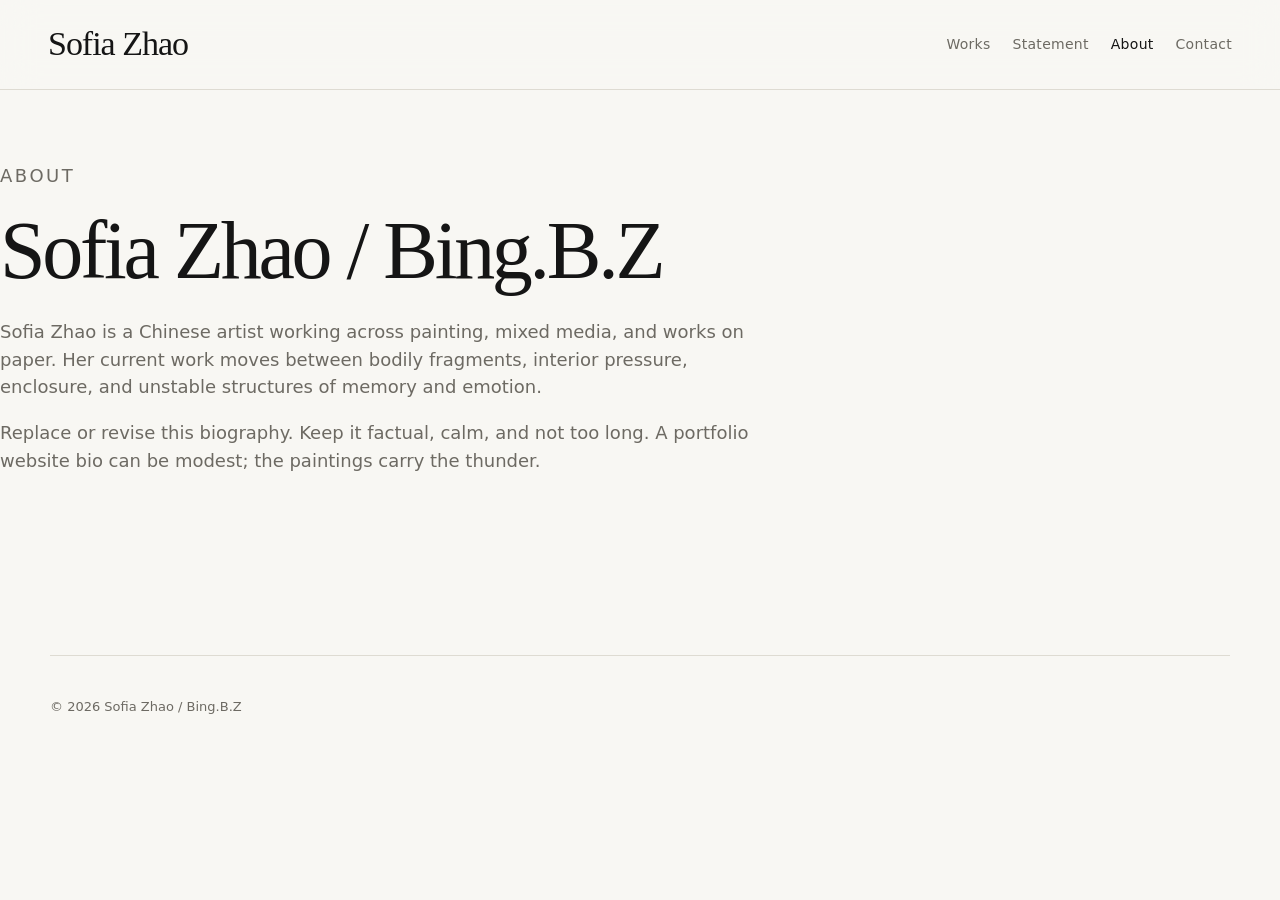
==== about.html @ 040c5419 "Add portfolio website files" ====
<!doctype html>
<html lang="en">
<head>
  <meta charset="utf-8">
  <meta name="viewport" content="width=device-width, initial-scale=1">
  <title>About | Sofia Zhao</title>
  <meta name="description" content="Biography of Sofia Zhao / Bing.B.Z.">
  <link rel="stylesheet" href="assets/css/style.css">
</head>
<body>
  <header class="site-header">
    <a class="brand" href="index.html">Sofia Zhao</a>
    <button class="nav-toggle" aria-label="Open navigation">Menu</button>
    <nav class="site-nav">
      <a href="works.html">Works</a>
      <a href="statement.html">Statement</a>
      <a href="about.html" aria-current="page">About</a>
      <a href="contact.html">Contact</a>
    </nav>
  </header>

  <main class="text-page">
    <p class="eyebrow">About</p>
    <h1>Sofia Zhao / Bing.B.Z</h1>

    <p>
      Sofia Zhao is a Chinese artist working across painting, mixed media, and works on paper.
      Her current work moves between bodily fragments, interior pressure, enclosure, and
      unstable structures of memory and emotion.
    </p>

    <p>
      Replace or revise this biography. Keep it factual, calm, and not too long.
      A portfolio website bio can be modest; the paintings carry the thunder.
    </p>
  </main>

  <footer class="site-footer">
    <p>© <span id="year"></span> Sofia Zhao / Bing.B.Z</p>
  </footer>

  <script src="assets/js/main.js"></script>
</body>
</html>
---- assets/css/style.css ----
:root {
  --bg: #f8f7f3;
  --paper: #ffffff;
  --ink: #151515;
  --muted: #6d6a63;
  --line: #dedbd2;
  --soft: #ece8de;
  --max: 1180px;
}

* {
  box-sizing: border-box;
}

html {
  scroll-behavior: smooth;
}

body {
  margin: 0;
  background: var(--bg);
  color: var(--ink);
  font-family: ui-sans-serif, system-ui, -apple-system, BlinkMacSystemFont, "Helvetica Neue", Arial, sans-serif;
  line-height: 1.55;
}

a {
  color: inherit;
  text-decoration-thickness: 1px;
  text-underline-offset: 0.2em;
}

img {
  max-width: 100%;
  display: block;
}

.site-header {
  position: sticky;
  top: 0;
  z-index: 10;
  background: rgba(248, 247, 243, 0.88);
  backdrop-filter: blur(18px);
  border-bottom: 1px solid var(--line);
  display: flex;
  align-items: center;
  justify-content: space-between;
  padding: 18px clamp(18px, 4vw, 48px);
}

.brand {
  font-family: Georgia, "Times New Roman", serif;
  font-size: clamp(22px, 3vw, 34px);
  text-decoration: none;
  letter-spacing: -0.03em;
}

.site-nav {
  display: flex;
  gap: 22px;
  align-items: center;
  font-size: 14px;
  letter-spacing: 0.02em;
}

.site-nav a {
  text-decoration: none;
  color: var(--muted);
}

.site-nav a:hover,
.site-nav a[aria-current="page"] {
  color: var(--ink);
}

.nav-toggle {
  display: none;
  background: transparent;
  border: 1px solid var(--line);
  border-radius: 999px;
  padding: 8px 12px;
}

main {
  width: min(var(--max), calc(100% - 36px));
  margin: 0 auto;
}

.hero {
  min-height: 74vh;
  display: grid;
  align-content: center;
  padding: 72px 0;
}

.eyebrow {
  color: var(--muted);
  text-transform: uppercase;
  letter-spacing: 0.14em;
  font-size: 12px;
  margin: 0 0 18px;
}

h1,
h2,
h3 {
  font-family: Georgia, "Times New Roman", serif;
  font-weight: 400;
  line-height: 1.05;
  letter-spacing: -0.04em;
}

h1 {
  font-size: clamp(46px, 9vw, 108px);
  max-width: 980px;
  margin: 0 0 24px;
}

h2 {
  font-size: clamp(32px, 5vw, 62px);
  margin: 0;
}

.hero-text {
  max-width: 620px;
  color: var(--muted);
  font-size: 18px;
  margin: 0 0 30px;
}

.hero-actions {
  display: flex;
  gap: 12px;
  flex-wrap: wrap;
}

.button {
  display: inline-flex;
  align-items: center;
  justify-content: center;
  min-height: 44px;
  padding: 10px 18px;
  border: 1px solid var(--ink);
  border-radius: 999px;
  text-decoration: none;
  background: var(--ink);
  color: var(--bg);
}

.button-secondary {
  background: transparent;
  color: var(--ink);
}

.featured,
.page-intro,
.text-page {
  padding: 72px 0;
}

.section-heading {
  display: flex;
  align-items: end;
  justify-content: space-between;
  gap: 24px;
  border-top: 1px solid var(--line);
  padding-top: 28px;
  margin-bottom: 28px;
}

.work-grid {
  display: grid;
  grid-template-columns: repeat(3, minmax(0, 1fr));
  gap: clamp(18px, 3vw, 34px);
}

.work-card {
  border-top: 1px solid var(--line);
  padding-top: 14px;
}

.work-button {
  width: 100%;
  padding: 0;
  border: 0;
  background: transparent;
  text-align: left;
  cursor: pointer;
}

.work-image-wrap {
  background: var(--soft);
  aspect-ratio: 4 / 5;
  overflow: hidden;
  display: grid;
  place-items: center;
}

.work-image-wrap img {
  width: 100%;
  height: 100%;
  object-fit: contain;
}

.placeholder {
  width: 100%;
  height: 100%;
  display: grid;
  place-items: center;
  color: var(--muted);
  font-size: 13px;
  padding: 24px;
  text-align: center;
}

.work-meta {
  padding-top: 12px;
}

.work-meta h3 {
  font-size: 23px;
  margin: 0 0 6px;
}

.work-meta p {
  margin: 0;
  color: var(--muted);
  font-size: 14px;
}

.filters {
  display: flex;
  flex-wrap: wrap;
  gap: 10px;
  margin: -24px 0 38px;
}

.filter-button {
  border: 1px solid var(--line);
  background: transparent;
  border-radius: 999px;
  padding: 8px 14px;
  color: var(--muted);
  cursor: pointer;
}

.filter-button.active,
.filter-button:hover {
  border-color: var(--ink);
  color: var(--ink);
}

.text-page {
  max-width: 760px;
  margin-left: 0;
}

.text-page h1 {
  font-size: clamp(44px, 7vw, 82px);
}

.text-page p {
  font-size: 18px;
  color: var(--muted);
}

.large-link {
  font-family: Georgia, "Times New Roman", serif;
  font-size: clamp(28px, 5vw, 56px) !important;
  color: var(--ink) !important;
  line-height: 1.1;
}

.site-footer {
  width: min(var(--max), calc(100% - 36px));
  margin: 90px auto 0;
  padding: 28px 0 36px;
  border-top: 1px solid var(--line);
  color: var(--muted);
  font-size: 13px;
}

.work-dialog {
  width: min(1100px, calc(100% - 28px));
  border: 0;
  padding: 0;
  background: var(--paper);
  color: var(--ink);
}

.work-dialog::backdrop {
  background: rgba(10, 10, 10, 0.72);
}

.work-dialog img {
  max-height: 78vh;
  width: 100%;
  object-fit: contain;
  background: var(--soft);
}

.dialog-caption {
  padding: 18px 22px 24px;
}

.dialog-caption h2 {
  font-size: 30px;
  margin-bottom: 6px;
}

.dialog-caption p {
  color: var(--muted);
  margin: 0 0 6px;
}

.dialog-close {
  position: absolute;
  top: 8px;
  right: 10px;
  width: 38px;
  height: 38px;
  border: 1px solid var(--line);
  border-radius: 50%;
  background: var(--paper);
  font-size: 26px;
  cursor: pointer;
}

code {
  font-size: 0.92em;
  background: var(--soft);
  padding: 0.1em 0.28em;
  border-radius: 4px;
}

@media (max-width: 820px) {
  .nav-toggle {
    display: inline-flex;
  }

  .site-nav {
    display: none;
    position: absolute;
    left: 18px;
    right: 18px;
    top: 72px;
    background: var(--paper);
    border: 1px solid var(--line);
    padding: 18px;
    flex-direction: column;
    align-items: flex-start;
  }

  .site-nav.open {
    display: flex;
  }

  .work-grid {
    grid-template-columns: repeat(2, minmax(0, 1fr));
  }

  .hero {
    min-height: 62vh;
  }
}

@media (max-width: 560px) {
  .work-grid {
    grid-template-columns: 1fr;
  }

  .site-header {
    padding: 14px 18px;
  }
}
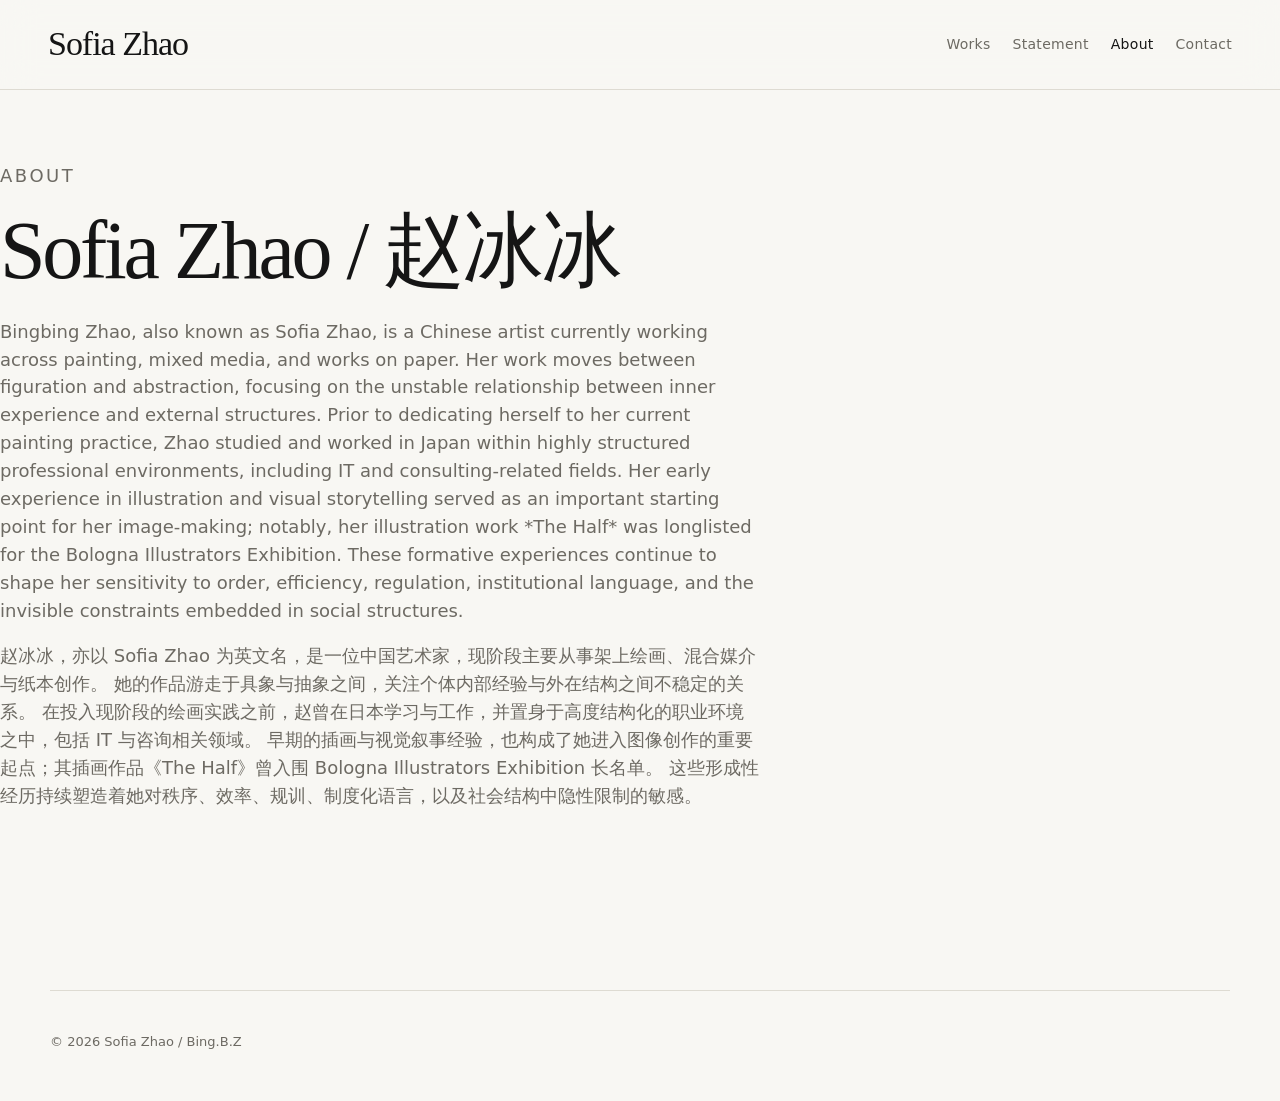
==== commit 660efa86: "Update about.html" ====
--- a/about.html
+++ b/about.html
@@ -3,8 +3,8 @@
 <head>
   <meta charset="utf-8">
   <meta name="viewport" content="width=device-width, initial-scale=1">
-  <title>About | Sofia Zhao</title>
-  <meta name="description" content="Biography of Sofia Zhao / Bing.B.Z.">
+  <title>About | Sofia Zhao / 赵冰冰</title>
+  <meta name="description" content="Biography of Sofia Zhao / 赵冰冰">
   <link rel="stylesheet" href="assets/css/style.css">
 </head>
 <body>
@@ -21,17 +21,27 @@
 
   <main class="text-page">
     <p class="eyebrow">About</p>
-    <h1>Sofia Zhao / Bing.B.Z</h1>
+    <h1>Sofia Zhao / 赵冰冰</h1>
 
     <p>
-      Sofia Zhao is a Chinese artist working across painting, mixed media, and works on paper.
-      Her current work moves between bodily fragments, interior pressure, enclosure, and
-      unstable structures of memory and emotion.
+      Bingbing Zhao, also known as Sofia Zhao, is a Chinese artist currently working across painting, mixed media, and works on paper. 
+      Her work moves between figuration and abstraction, focusing on the unstable relationship between inner experience and external structures.
+      
+      Prior to dedicating herself to her current painting practice, Zhao studied and worked in Japan within highly structured professional environments, 
+      including IT and consulting-related fields. Her early experience in illustration and visual storytelling served as an important starting point for her image-making; notably, 
+      her illustration work *The Half* was longlisted for the Bologna Illustrators Exhibition. These formative experiences continue to shape her sensitivity to order, efficiency, 
+      regulation, institutional language, and the invisible constraints embedded in social structures.
+
     </p>
 
     <p>
-      Replace or revise this biography. Keep it factual, calm, and not too long.
-      A portfolio website bio can be modest; the paintings carry the thunder.
+          赵冰冰，亦以 Sofia Zhao 为英文名，是一位中国艺术家，现阶段主要从事架上绘画、混合媒介与纸本创作。
+      她的作品游走于具象与抽象之间，关注个体内部经验与外在结构之间不稳定的关系。
+
+          在投入现阶段的绘画实践之前，赵曾在日本学习与工作，并置身于高度结构化的职业环境之中，包括 IT 与咨询相关领域。
+      早期的插画与视觉叙事经验，也构成了她进入图像创作的重要起点；其插画作品《The Half》曾入围 Bologna Illustrators Exhibition 长名单。
+      这些形成性经历持续塑造着她对秩序、效率、规训、制度化语言，以及社会结构中隐性限制的敏感。
+
     </p>
   </main>
 
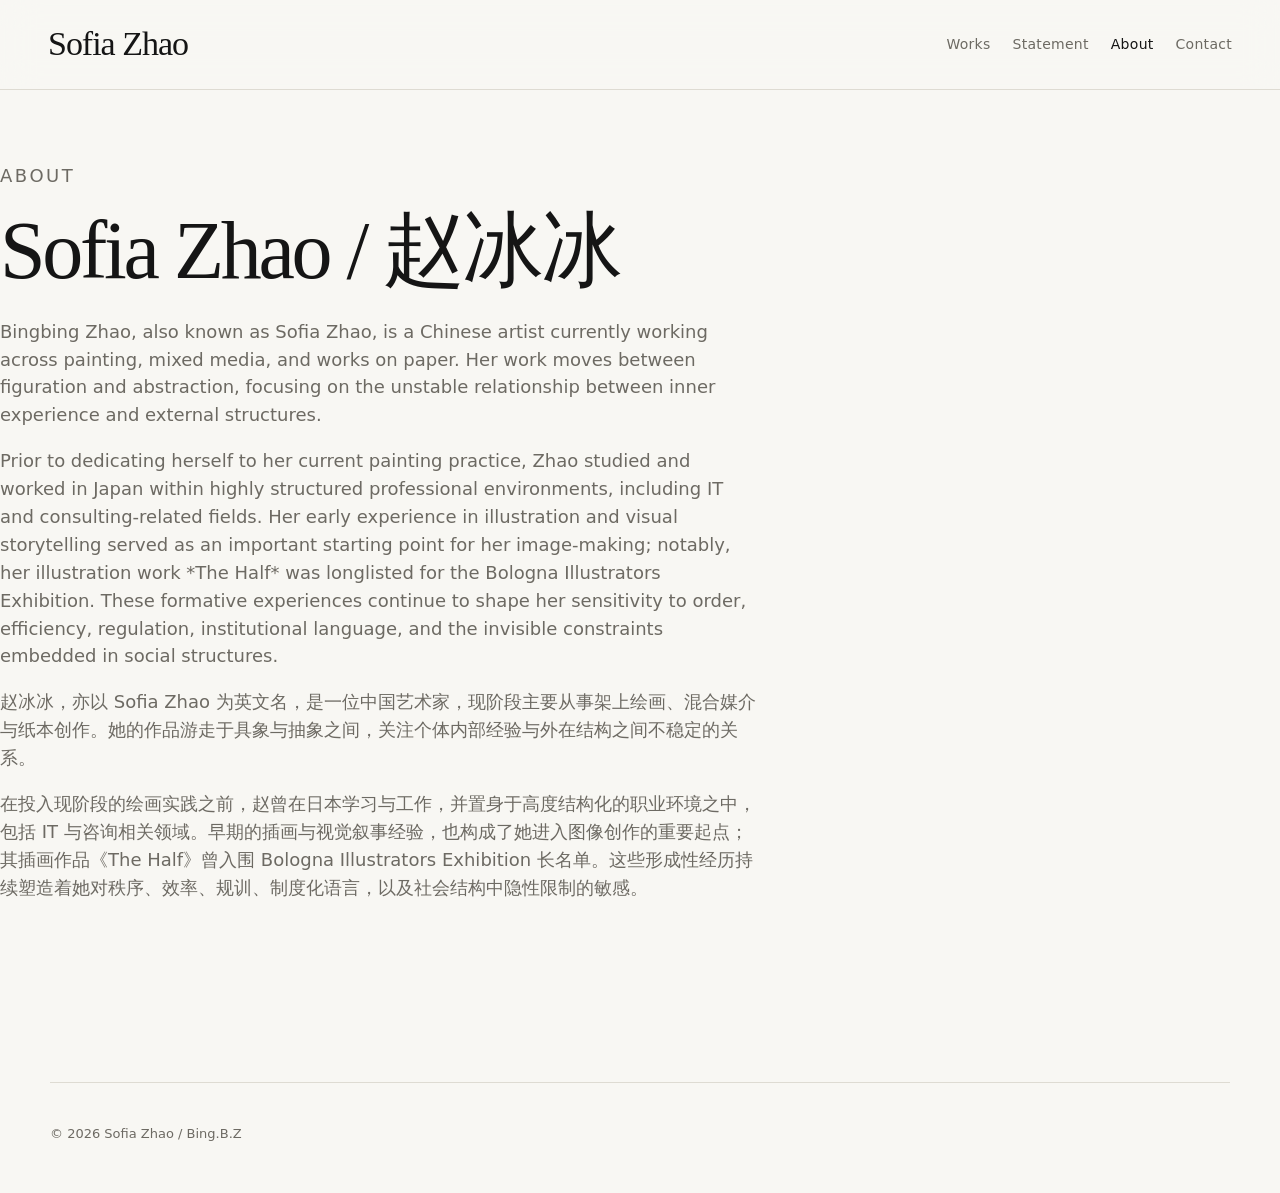
==== commit d50f9afb: "Update about.html" ====
--- a/about.html
+++ b/about.html
@@ -24,25 +24,25 @@
     <h1>Sofia Zhao / 赵冰冰</h1>
 
     <p>
-      Bingbing Zhao, also known as Sofia Zhao, is a Chinese artist currently working across painting, mixed media, and works on paper. 
-      Her work moves between figuration and abstraction, focusing on the unstable relationship between inner experience and external structures.
-      
-      Prior to dedicating herself to her current painting practice, Zhao studied and worked in Japan within highly structured professional environments, 
-      including IT and consulting-related fields. Her early experience in illustration and visual storytelling served as an important starting point for her image-making; notably, 
-      her illustration work *The Half* was longlisted for the Bologna Illustrators Exhibition. These formative experiences continue to shape her sensitivity to order, efficiency, 
-      regulation, institutional language, and the invisible constraints embedded in social structures.
+      Bingbing Zhao, also known as Sofia Zhao, is a Chinese artist currently working across painting, mixed media, and works on paper. Her work moves between figuration and abstraction, focusing on the unstable relationship between inner experience and external structures.
 
     </p>
 
     <p>
-          赵冰冰，亦以 Sofia Zhao 为英文名，是一位中国艺术家，现阶段主要从事架上绘画、混合媒介与纸本创作。
-      她的作品游走于具象与抽象之间，关注个体内部经验与外在结构之间不稳定的关系。
+      Prior to dedicating herself to her current painting practice, Zhao studied and worked in Japan within highly structured professional environments, including IT and consulting-related fields. Her early experience in illustration and visual storytelling served as an important starting point for her image-making; notably, her illustration work *The Half* was longlisted for the Bologna Illustrators Exhibition. These formative experiences continue to shape her sensitivity to order, efficiency, regulation, institutional language, and the invisible constraints embedded in social structures.
+    
+    </p>
 
-          在投入现阶段的绘画实践之前，赵曾在日本学习与工作，并置身于高度结构化的职业环境之中，包括 IT 与咨询相关领域。
-      早期的插画与视觉叙事经验，也构成了她进入图像创作的重要起点；其插画作品《The Half》曾入围 Bologna Illustrators Exhibition 长名单。
-      这些形成性经历持续塑造着她对秩序、效率、规训、制度化语言，以及社会结构中隐性限制的敏感。
+        <p>
+        赵冰冰，亦以 Sofia Zhao 为英文名，是一位中国艺术家，现阶段主要从事架上绘画、混合媒介与纸本创作。她的作品游走于具象与抽象之间，关注个体内部经验与外在结构之间不稳定的关系。
 
     </p>
+
+        <p>
+          在投入现阶段的绘画实践之前，赵曾在日本学习与工作，并置身于高度结构化的职业环境之中，包括 IT 与咨询相关领域。早期的插画与视觉叙事经验，也构成了她进入图像创作的重要起点；其插画作品《The Half》曾入围 Bologna Illustrators Exhibition 长名单。这些形成性经历持续塑造着她对秩序、效率、规训、制度化语言，以及社会结构中隐性限制的敏感。
+
+   </p>
+    
   </main>
 
   <footer class="site-footer">
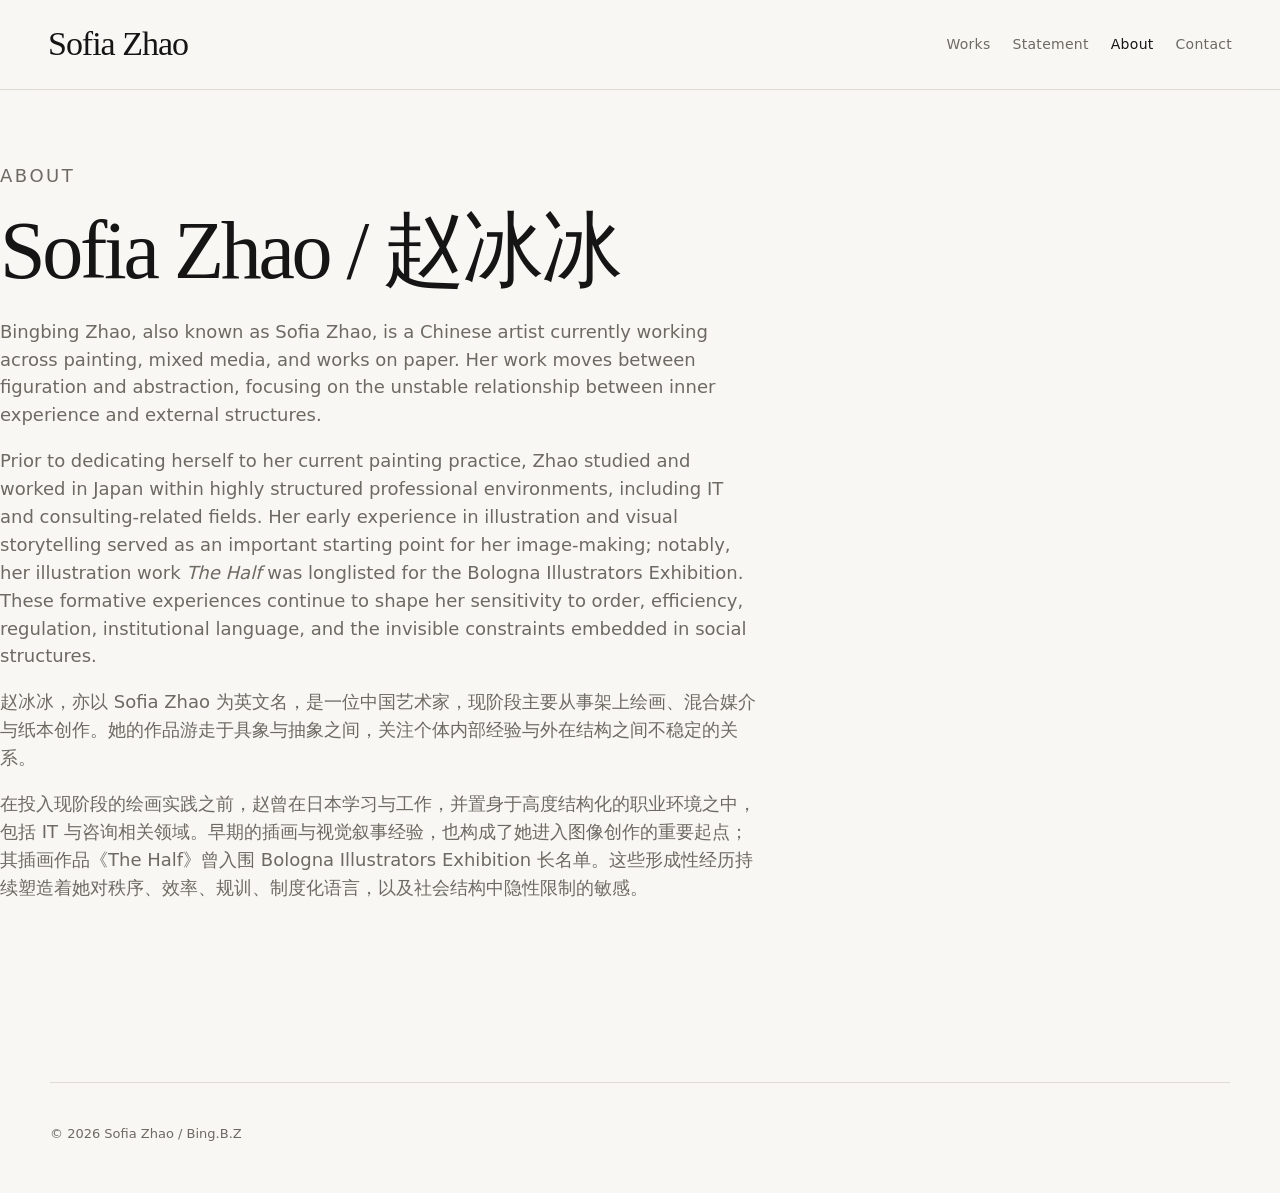
==== commit 231a8024: "Update about.html" ====
--- a/about.html
+++ b/about.html
@@ -29,7 +29,7 @@
     </p>
 
     <p>
-      Prior to dedicating herself to her current painting practice, Zhao studied and worked in Japan within highly structured professional environments, including IT and consulting-related fields. Her early experience in illustration and visual storytelling served as an important starting point for her image-making; notably, her illustration work *The Half* was longlisted for the Bologna Illustrators Exhibition. These formative experiences continue to shape her sensitivity to order, efficiency, regulation, institutional language, and the invisible constraints embedded in social structures.
+      Prior to dedicating herself to her current painting practice, Zhao studied and worked in Japan within highly structured professional environments, including IT and consulting-related fields. Her early experience in illustration and visual storytelling served as an important starting point for her image-making; notably, her illustration work <em>The Half</em> was longlisted for the Bologna Illustrators Exhibition. These formative experiences continue to shape her sensitivity to order, efficiency, regulation, institutional language, and the invisible constraints embedded in social structures.
     
     </p>
 
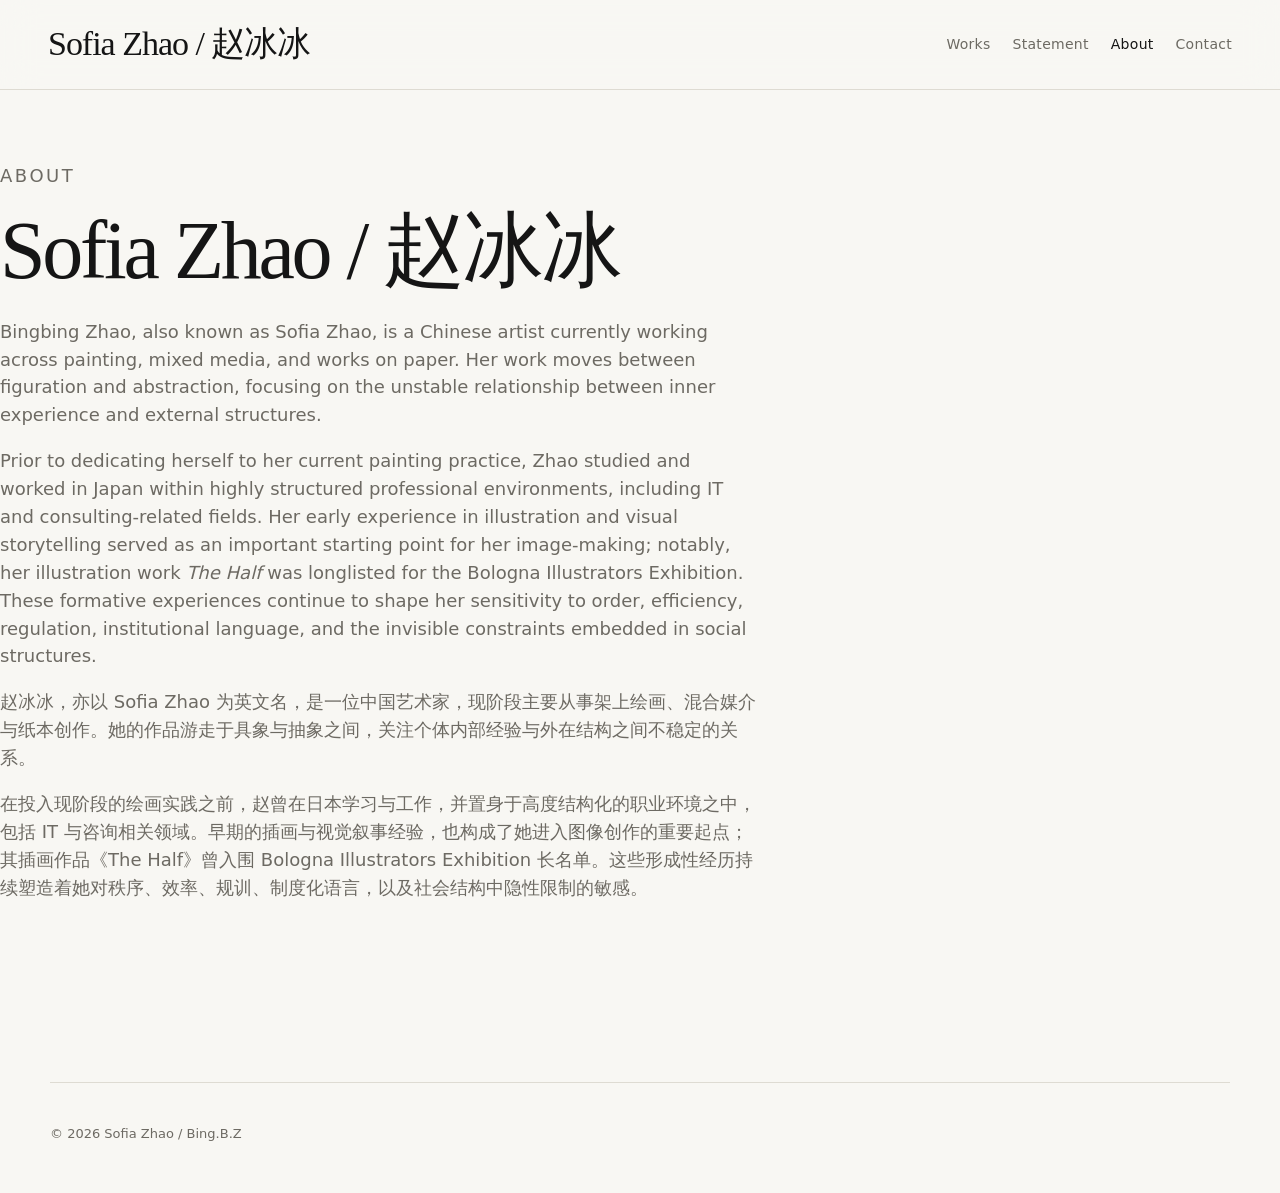
==== commit 8ff0192b: "Update about.html" ====
--- a/about.html
+++ b/about.html
@@ -9,7 +9,7 @@
 </head>
 <body>
   <header class="site-header">
-    <a class="brand" href="index.html">Sofia Zhao</a>
+    <a class="brand" href="index.html">Sofia Zhao / 赵冰冰</a>
     <button class="nav-toggle" aria-label="Open navigation">Menu</button>
     <nav class="site-nav">
       <a href="works.html">Works</a>
